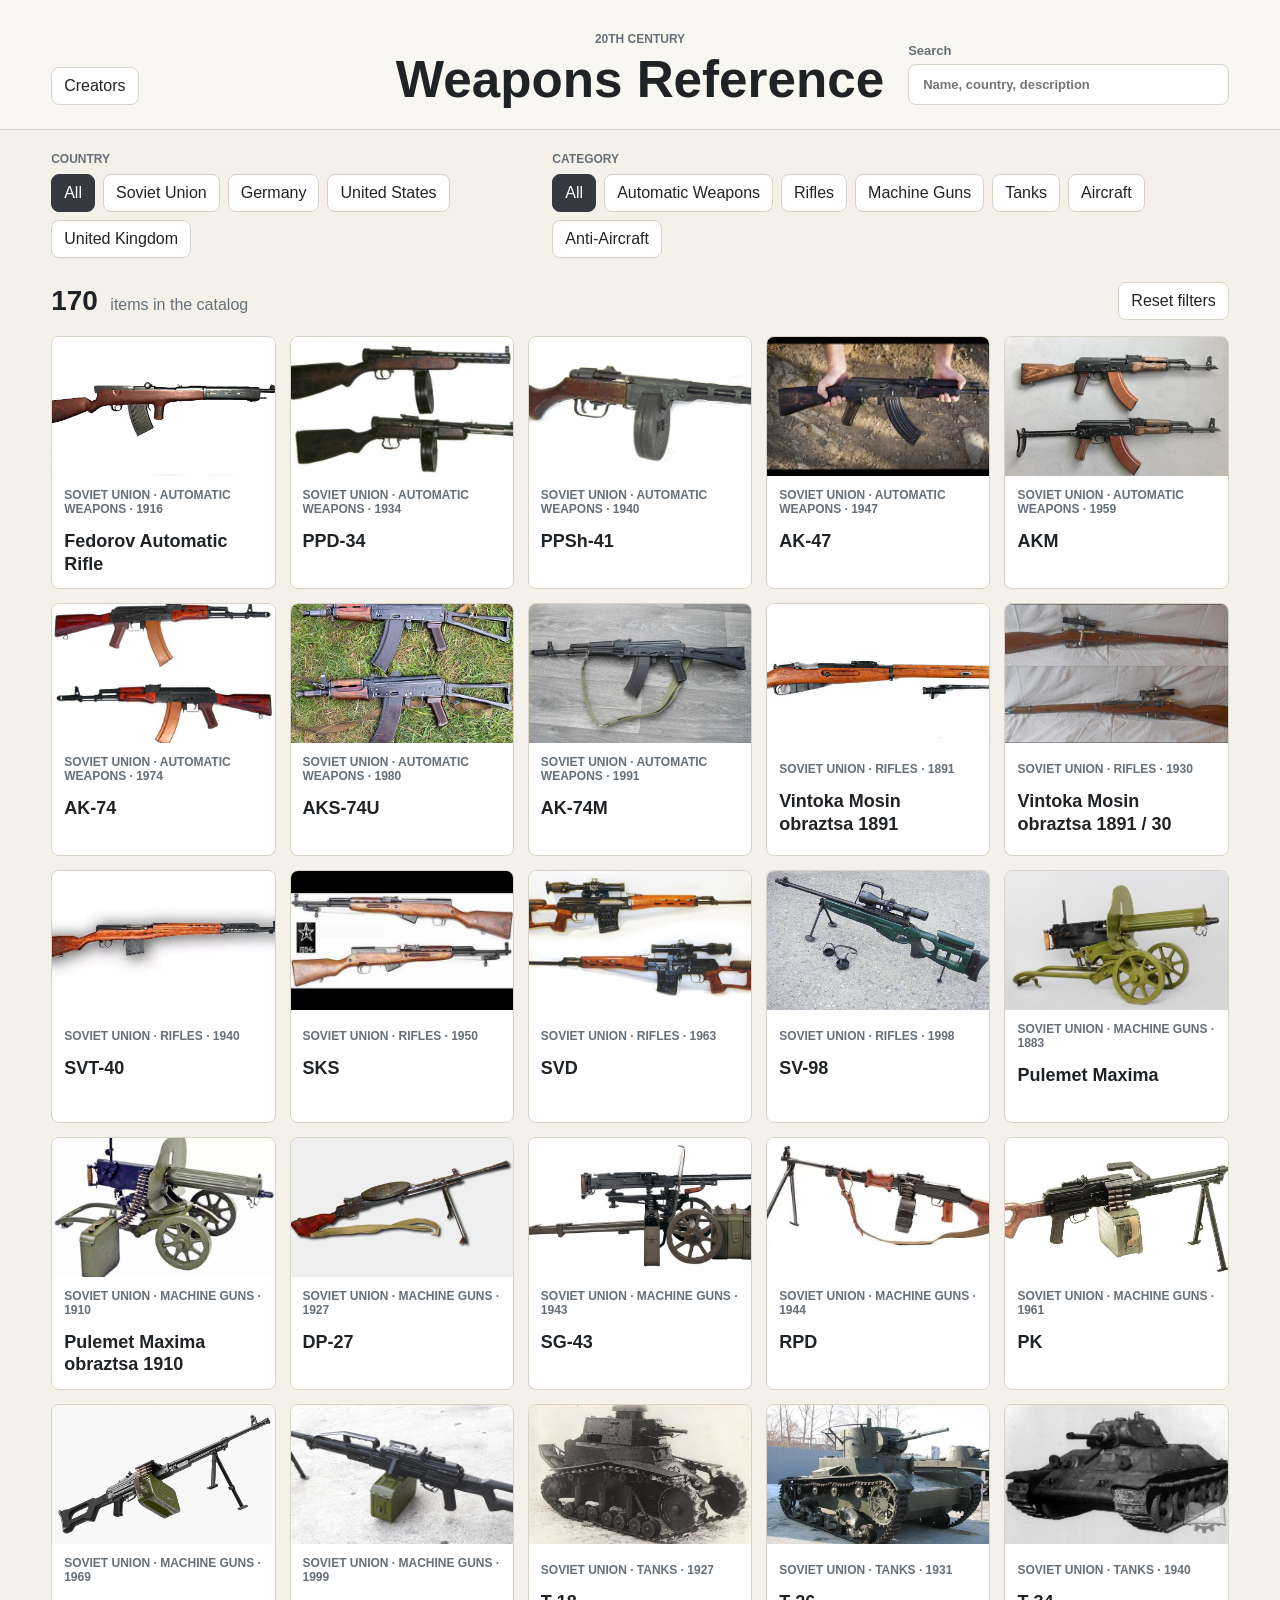
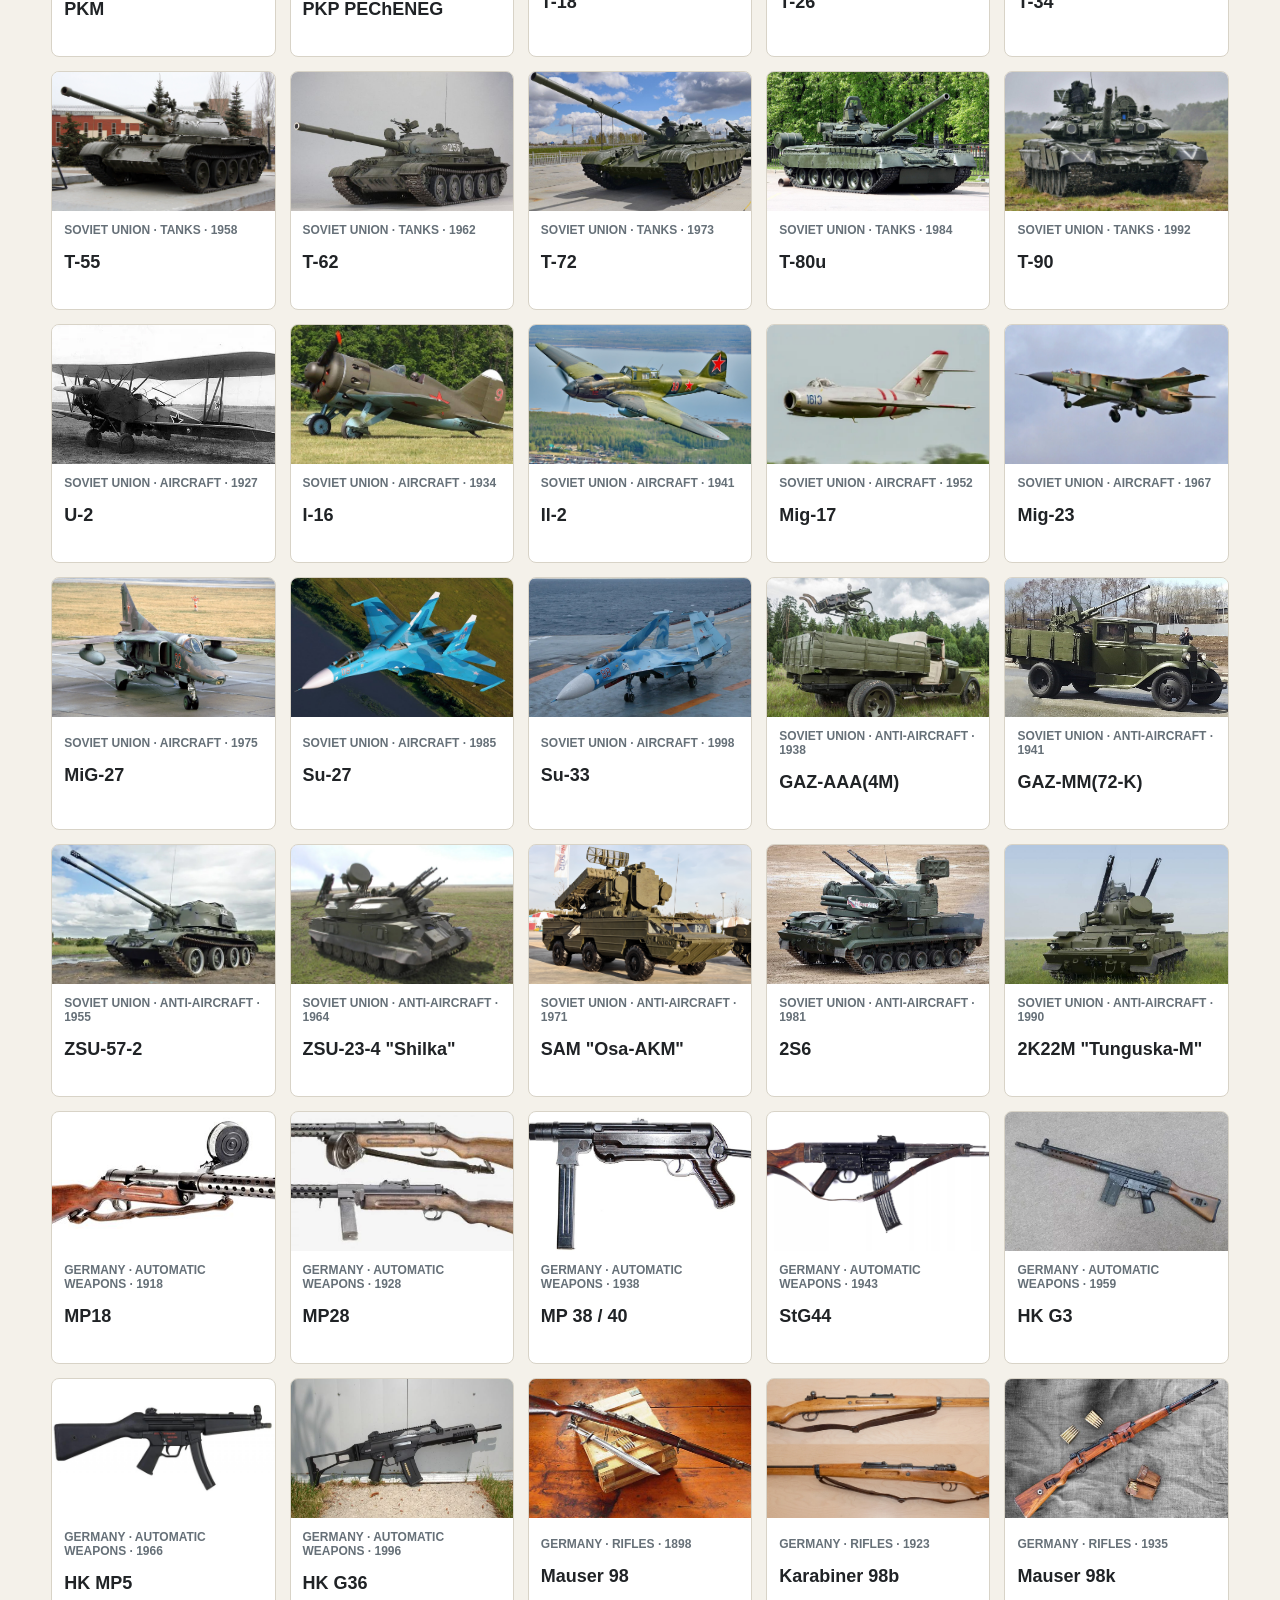
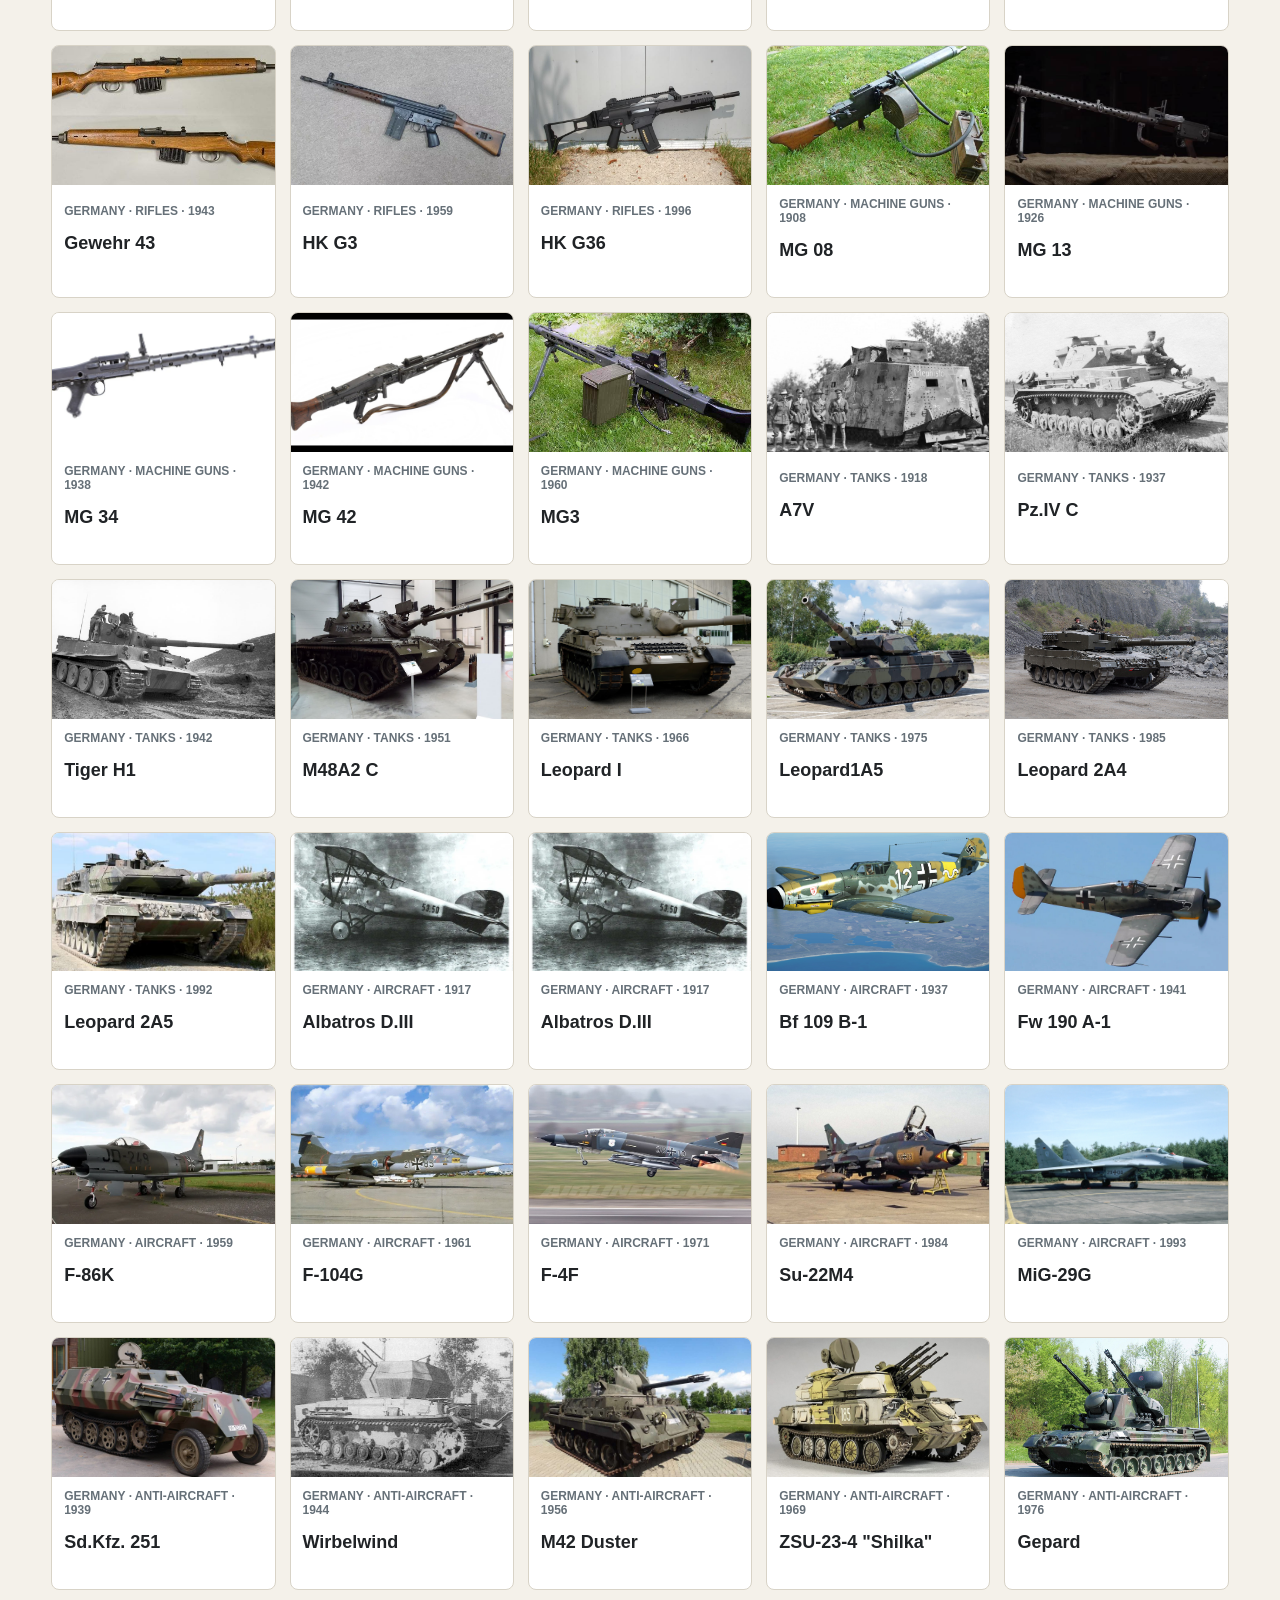
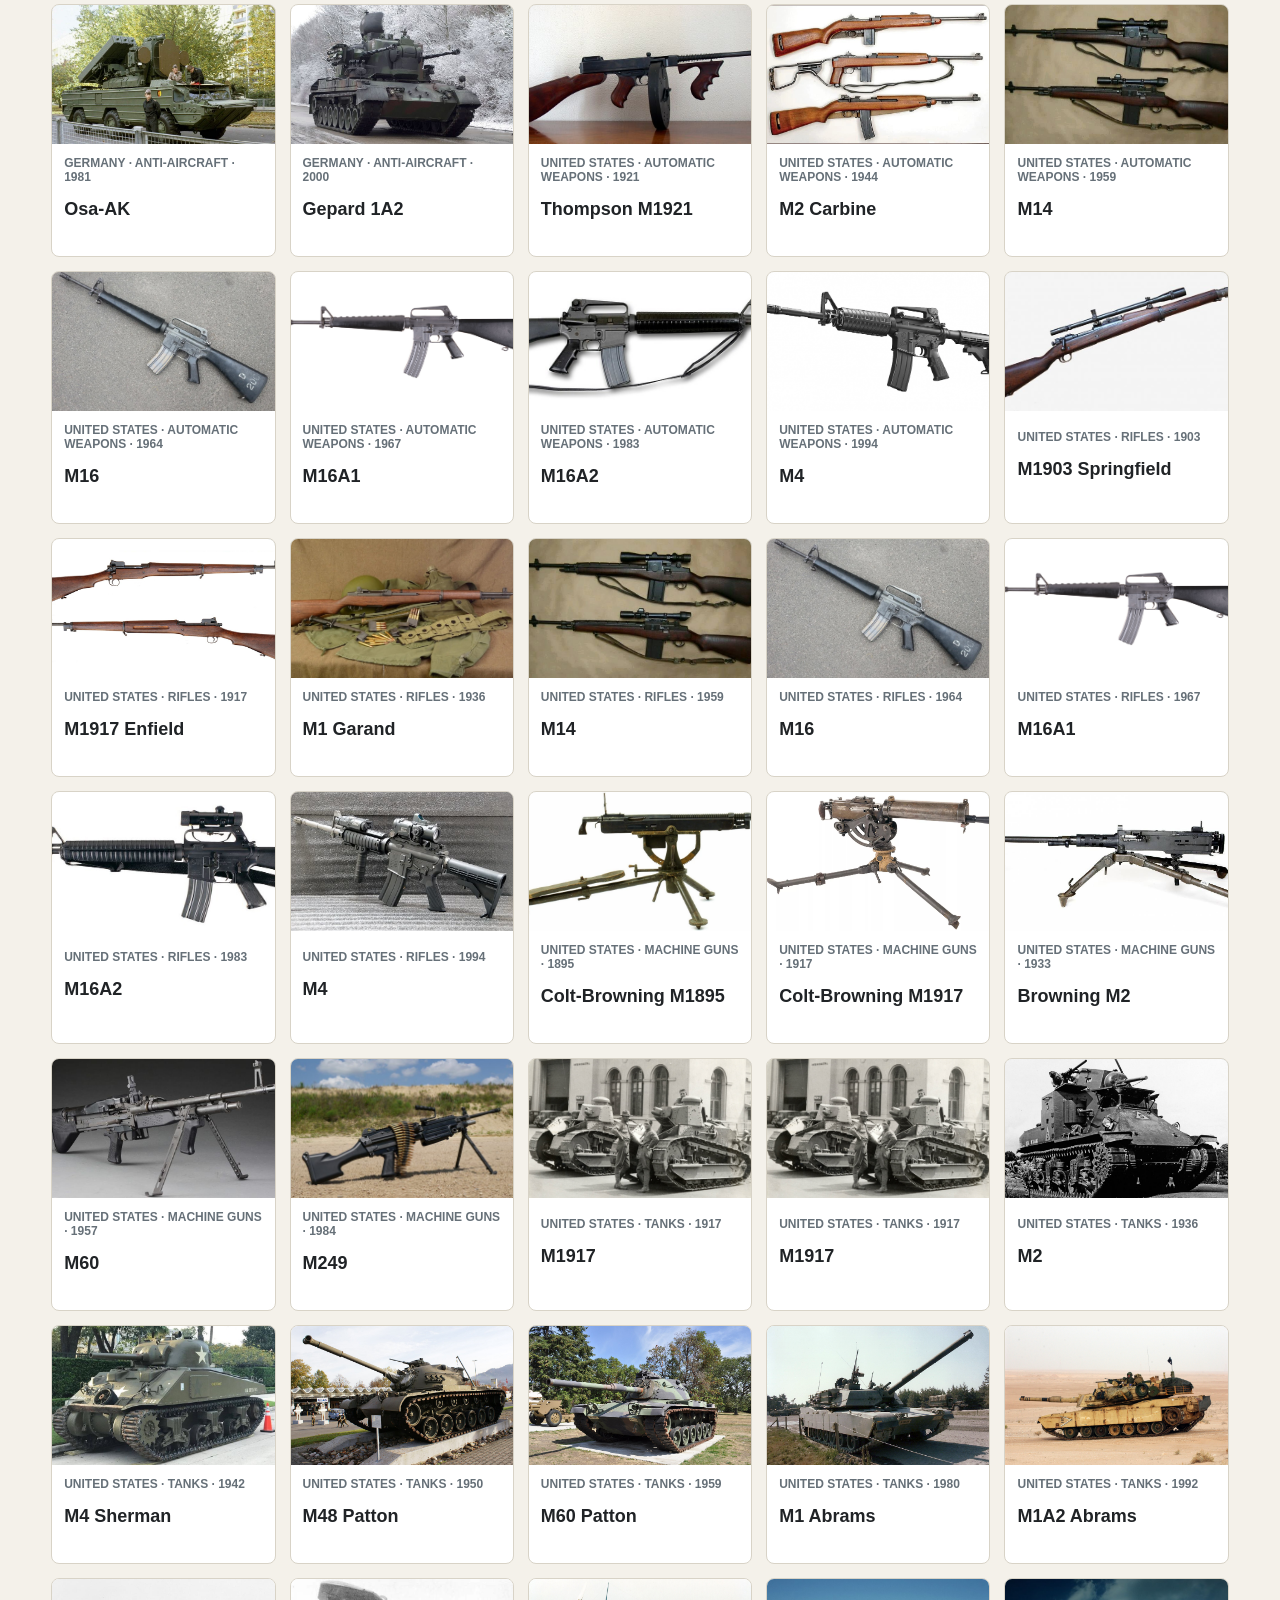
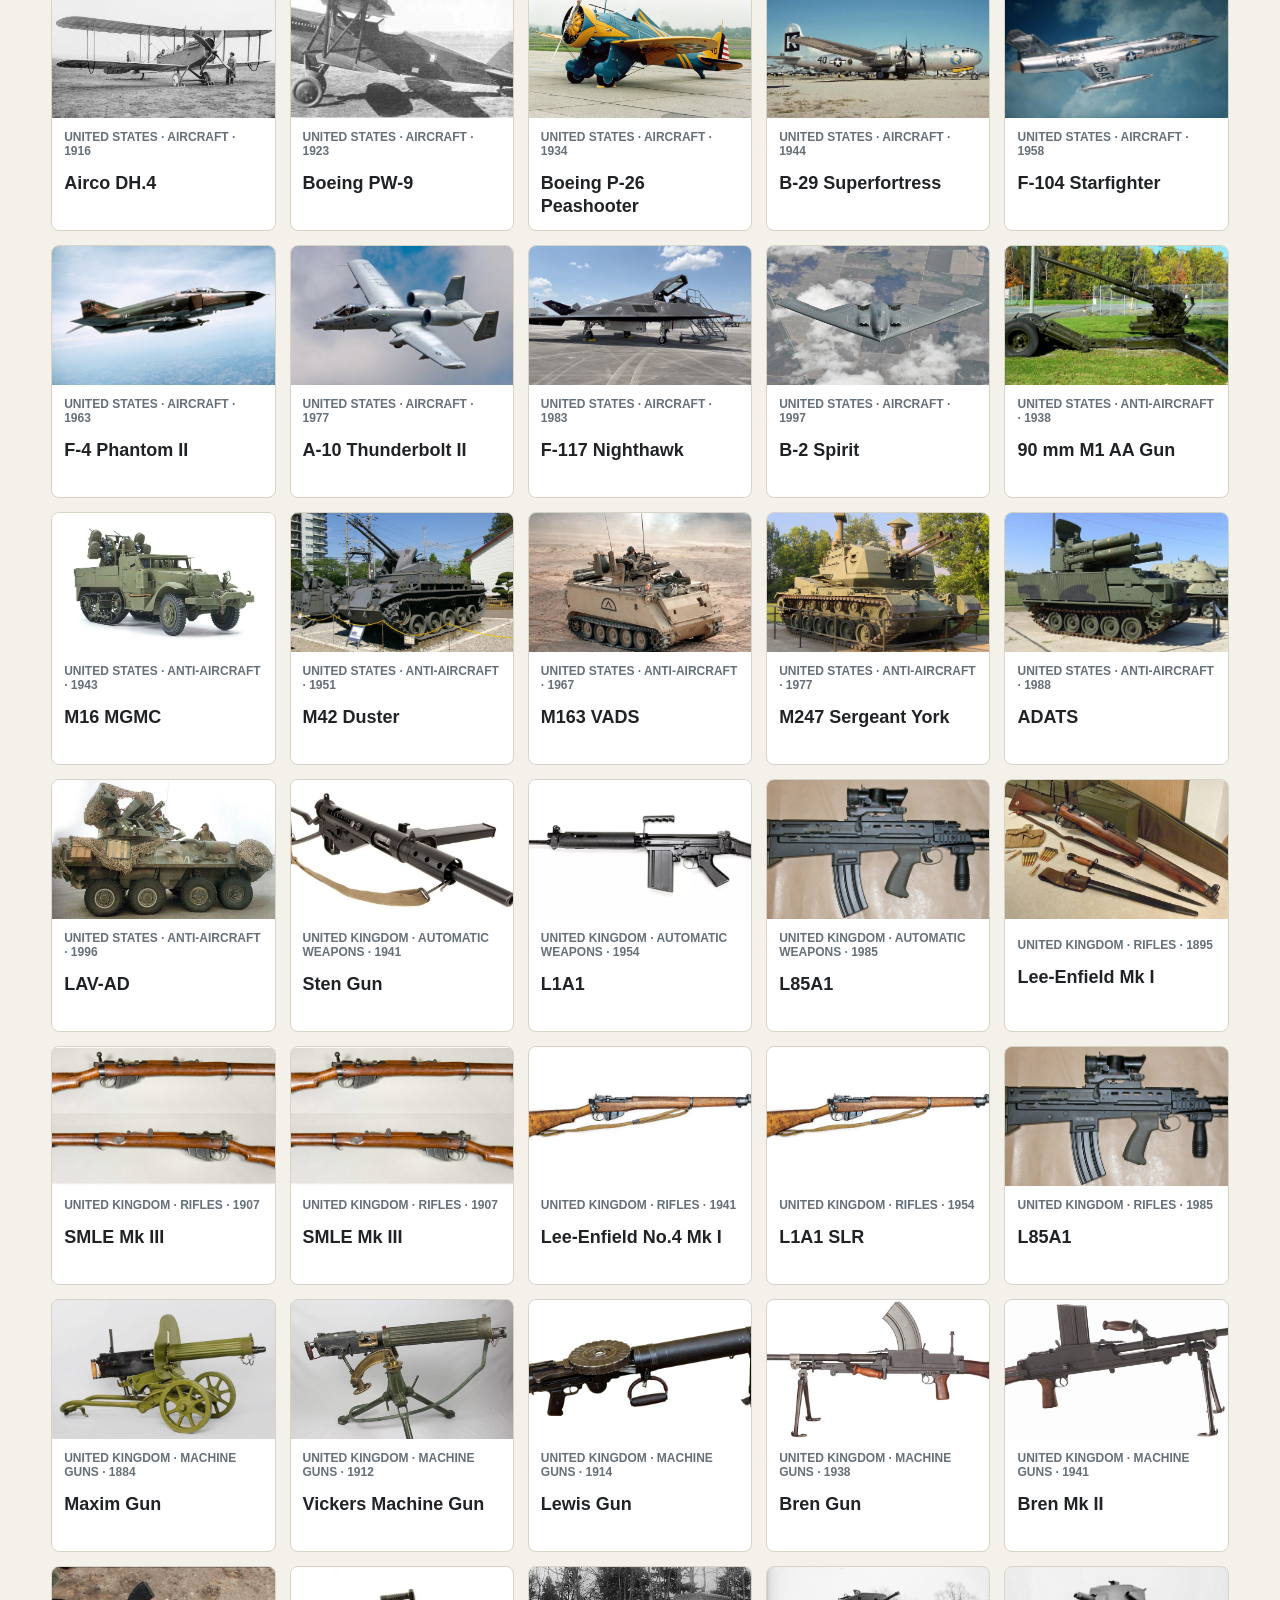
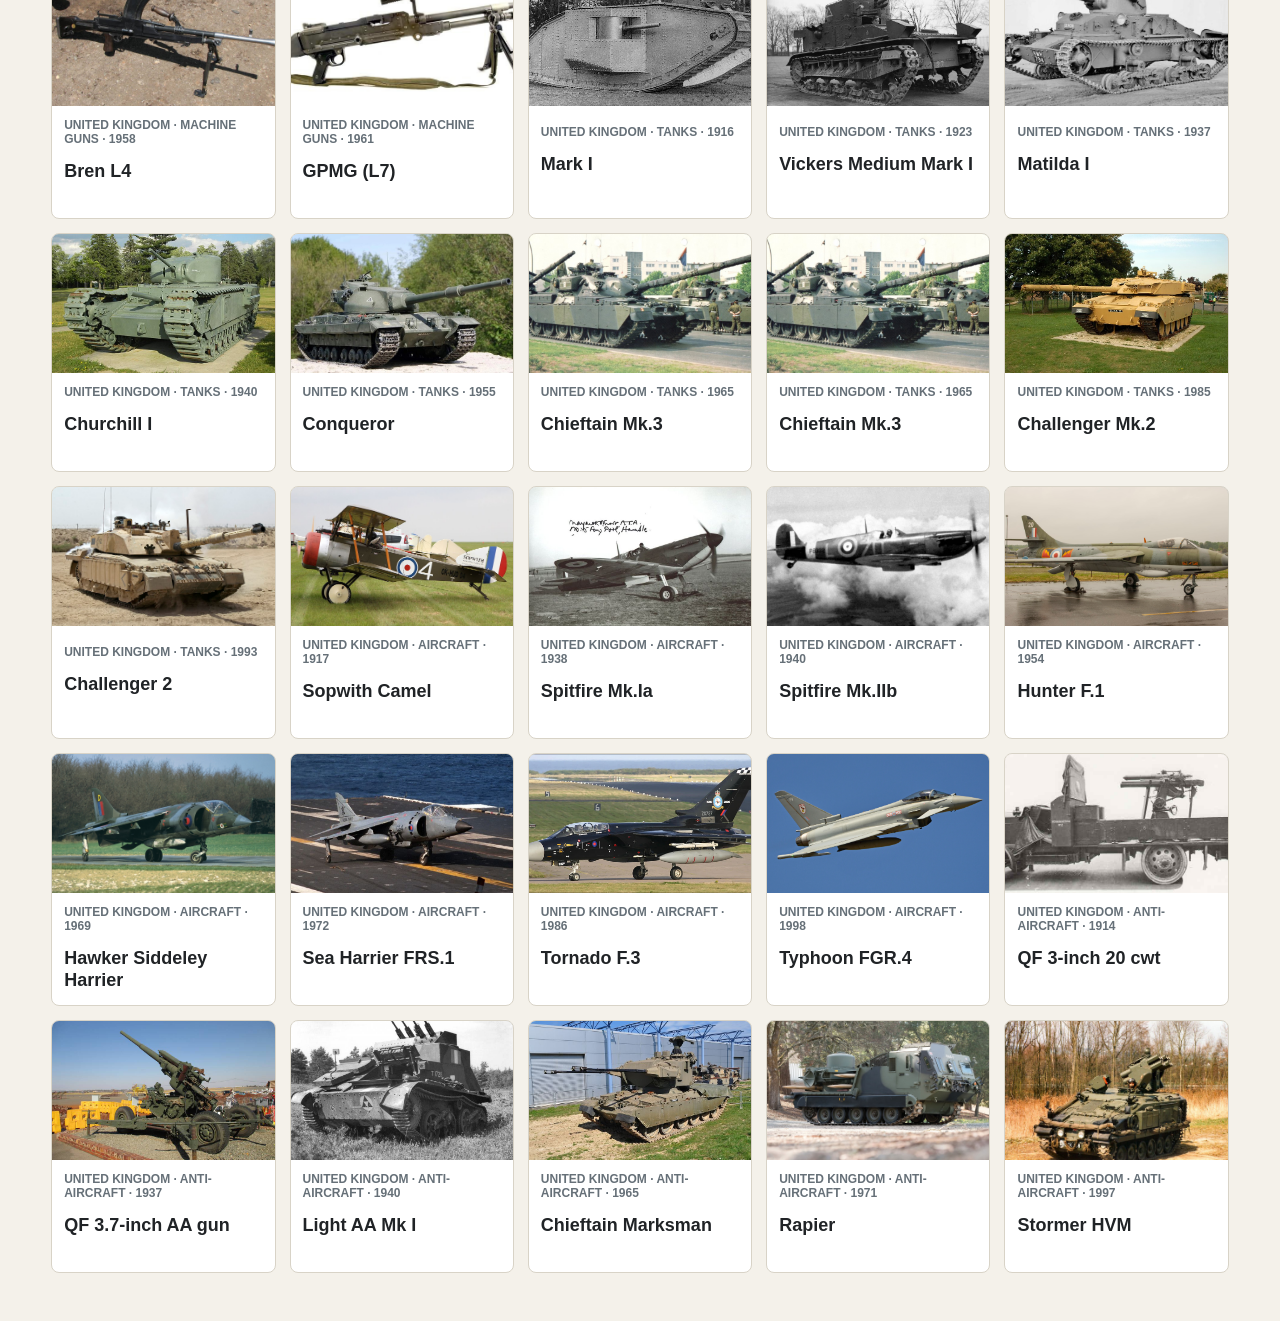
==== docs/index.html @ afe1f968 "add" ====
<!doctype html>
<html lang="en">
<head>
  <meta charset="utf-8">
  <meta name="viewport" content="width=device-width, initial-scale=1">
  <title>Weapons Guid</title>
  <link rel="stylesheet" href="styles.css">
</head>
<body>
  <header class="app-header">
    <div class="header-info">
      <button id="creatorsButton" class="info-button" type="button">Creators</button>
    </div>
    <div class="header-title">
      <p class="eyebrow">20th century</p>
      <h1>Weapons Reference</h1>
    </div>
    <label class="search">
      <span>Search</span>
      <input id="searchInput" type="search" placeholder="Name, country, description">
    </label>
  </header>

  <main>
    <section class="toolbar" aria-label="Filters">
      <div>
        <p class="filter-title">Country</p>
        <div id="countryFilters" class="segmented"></div>
      </div>
      <div>
        <p class="filter-title">Category</p>
        <div id="categoryFilters" class="segmented"></div>
      </div>
    </section>

    <section class="summary">
      <div>
        <strong id="itemCount">0</strong>
        <span>items in the catalog</span>
      </div>
      <button id="resetFilters" type="button">Reset filters</button>
    </section>

    <section id="catalogGrid" class="catalog-grid" aria-live="polite"></section>
  </main>

  <dialog id="itemDialog" class="item-dialog">
    <button id="closeDialog" class="close-button" type="button" aria-label="Close">×</button>
    <div class="dialog-layout">
      <img id="dialogImage" alt="">
      <div class="dialog-content">
        <p id="dialogMeta" class="eyebrow"></p>
        <h2 id="dialogTitle"></h2>
        <dl id="dialogSpecs"></dl>
        <p id="dialogDescription"></p>
      </div>
    </div>
  </dialog>

  <dialog id="creatorsDialog" class="info-dialog">
    <button id="closeCreatorsDialog" class="close-button" type="button" aria-label="Close">×</button>
    <div class="info-dialog-content">
      <p class="eyebrow">Information</p>
      <h2>Info</h2>
      <p><strong>Kochurov Sergey</strong> - backend.</p>
      <p><strong>Suslin Akim</strong> - test + data collect.</p>
      <p><strong>Kuznetcov Kirill</strong> - team lead.</p>
      <p><strong>Bodorin Gregory</strong> - frontend.</p>
      <p class="info-note">Data was collected from open source.</p>
    </div>
  </dialog>

  <template id="cardTemplate">
    <article class="catalog-card">
      <button type="button">
        <div class="image-wrap">
          <img alt="">
        </div>
        <div class="card-body">
          <span class="card-meta"></span>
          <h2></h2>
        </div>
      </button>
    </article>
  </template>

  <script src="app.js" defer></script>
</body>
</html>
---- docs/styles.css ----
:root {
  color-scheme: light;
  --paper: #f4f1ea;
  --panel: #ffffff;
  --ink: #202326;
  --muted: #667078;
  --line: #d8d3c7;
  --olive: #53624a;
  --red: #8a3c35;
  --blue: #2f5f86;
  --steel: #343a40;
  --gold: #c3954a;
  font-family: Inter, "Segoe UI", Arial, sans-serif;
}

* {
  box-sizing: border-box;
}

body {
  margin: 0;
  min-width: 320px;
  background: var(--paper);
  color: var(--ink);
}

button,
input {
  font: inherit;
}

.app-header {
  display: grid;
  grid-template-columns: minmax(180px, 1fr) auto minmax(260px, 1fr);
  align-items: end;
  gap: 24px;
  padding: 32px clamp(16px, 4vw, 56px) 24px;
  background: #f9f7f1;
  border-bottom: 1px solid var(--line);
}

.header-title {
  text-align: center;
}

.header-title .eyebrow {
  margin-bottom: 8px;
}

.header-info {
  display: flex;
  align-items: end;
}

.info-button {
  min-height: 38px;
  border: 1px solid var(--line);
  border-radius: 8px;
  background: var(--panel);
  color: var(--ink);
  padding: 8px 12px;
  cursor: pointer;
}

.info-button:hover {
  border-color: var(--blue);
  color: var(--blue);
}

.eyebrow,
.filter-title,
.card-meta {
  margin: 0 0 8px;
  color: var(--muted);
  font-size: 12px;
  font-weight: 700;
  letter-spacing: 0;
  text-transform: uppercase;
}

h1 {
  margin: 0;
  font-size: clamp(30px, 4vw, 54px);
  line-height: 1;
}

main {
  padding: 22px clamp(16px, 4vw, 56px) 48px;
}

.search {
  display: grid;
  gap: 6px;
  min-width: min(360px, 100%);
  justify-self: end;
  color: var(--muted);
  font-size: 13px;
  font-weight: 700;
}

.search input {
  width: 100%;
  border: 1px solid var(--line);
  border-radius: 8px;
  background: var(--panel);
  color: var(--ink);
  padding: 12px 14px;
  outline: none;
}

.search input:focus {
  border-color: var(--blue);
  box-shadow: 0 0 0 3px rgb(47 95 134 / 15%);
}

.toolbar {
  display: grid;
  grid-template-columns: minmax(0, 1fr) minmax(0, 1.4fr);
  gap: 18px;
  align-items: start;
}

.segmented {
  display: flex;
  flex-wrap: wrap;
  gap: 8px;
}

.segmented button,
.summary button {
  min-height: 38px;
  border: 1px solid var(--line);
  border-radius: 8px;
  background: var(--panel);
  color: var(--ink);
  padding: 8px 12px;
  cursor: pointer;
}

.segmented button.active {
  border-color: var(--steel);
  background: var(--steel);
  color: #fff;
}

.summary {
  display: flex;
  align-items: center;
  justify-content: space-between;
  gap: 16px;
  margin: 24px 0 16px;
  color: var(--muted);
}

.summary strong {
  display: inline-block;
  margin-right: 8px;
  color: var(--ink);
  font-size: 28px;
}

.catalog-grid {
  display: grid;
  grid-template-columns: repeat(auto-fill, minmax(220px, 1fr));
  gap: 14px;
}

.catalog-grid.timeline-mode {
  display: block;
}

.timeline-wrap {
  width: 100%;
  overflow: auto;
  border: 1px solid var(--line);
  border-radius: 8px;
  background: var(--panel);
}

.timeline-table {
  width: 100%;
  min-width: 2180px;
  border-collapse: collapse;
}

.timeline-table th,
.timeline-table td {
  width: 9%;
  min-width: 182px;
  border-bottom: 1px solid var(--line);
  border-right: 1px solid var(--line);
  padding: 10px;
  vertical-align: top;
}

.timeline-table th {
  text-align: center;
  vertical-align: middle;
}

.timeline-table th:first-child {
  position: sticky;
  left: 0;
  z-index: 2;
  width: 160px;
  min-width: 208px;
  background: #f9f7f1;
  color: var(--steel);
}

.timeline-table thead th {
  position: sticky;
  top: 0;
  z-index: 3;
  background: #f9f7f1;
  color: var(--muted);
  font-size: 12px;
}

.timeline-table thead th:first-child {
  z-index: 4;
}

.timeline-table tr:last-child th,
.timeline-table tr:last-child td {
  border-bottom: 0;
}

.timeline-table th:last-child,
.timeline-table td:last-child {
  border-right: 0;
}

.timeline-empty {
  background: #faf8f3;
}

.timeline-item {
  display: grid;
  grid-template-columns: 70px minmax(0, 1fr);
  grid-template-rows: auto auto;
  gap: 5px 10px;
  align-items: center;
  width: 100%;
  min-height: 84px;
  margin: 0 0 8px;
  border: 1px solid rgb(47 95 134 / 20%);
  border-left: 4px solid var(--blue);
  border-radius: 6px;
  background: #f5fbff;
  color: var(--ink);
  padding: 8px;
  text-align: left;
  cursor: pointer;
}

.timeline-item:last-child {
  margin-bottom: 0;
}

.timeline-item:hover {
  border-color: var(--blue);
  background: #eaf5fc;
}

.timeline-thumb {
  position: relative;
  display: block;
  grid-row: 1 / 3;
  width: 70px;
  height: 62px;
  overflow: hidden;
  border-radius: 5px;
  background: linear-gradient(135deg, #d8d3c7, #aab2af);
}

.timeline-thumb img {
  display: block;
  width: 100%;
  height: 100%;
  object-fit: cover;
}

.timeline-thumb.missing::after {
  content: "No image";
  position: absolute;
  inset: 0;
  display: grid;
  place-items: center;
  color: #4f555a;
  font-size: 12px;
  font-weight: 700;
  text-align: center;
}

.timeline-name {
  min-width: 0;
  font-weight: 800;
  line-height: 1.2;
  font-size: 15px;
}

.timeline-year {
  color: var(--muted);
  font-size: 13px;
  font-weight: 700;
}

.timeline-carryover {
  display: grid;
  gap: 3px;
  width: 100%;
  min-height: 74px;
  border: 1px dashed #b7b0a3;
  border-radius: 6px;
  background: #fffaf0;
  color: var(--muted);
  padding: 9px;
  text-align: center;
  cursor: pointer;
}

.timeline-carryover span {
  align-self: end;
  font-size: 13px;
  font-weight: 800;
  text-transform: uppercase;
}

.timeline-carryover strong {
  align-self: start;
  color: var(--ink);
  font-size: 14px;
  line-height: 1.25;
}

.timeline-carryover:hover {
  border-color: var(--gold);
  background: #fff4d8;
}

.catalog-card {
  min-width: 0;
  border: 1px solid var(--line);
  border-radius: 8px;
  background: var(--panel);
  overflow: hidden;
}

.catalog-card button {
  display: grid;
  width: 100%;
  height: 100%;
  border: 0;
  background: transparent;
  color: inherit;
  padding: 0;
  text-align: left;
  cursor: pointer;
}

.image-wrap {
  position: relative;
  aspect-ratio: 16 / 10;
  background: linear-gradient(135deg, #d8d3c7, #aab2af);
  overflow: hidden;
}

.image-wrap img {
  display: block;
  width: 100%;
  height: 100%;
  object-fit: cover;
}

.image-wrap.missing::after {
  content: "No image";
  position: absolute;
  inset: 0;
  display: grid;
  place-items: center;
  color: #4f555a;
  font-size: 13px;
  font-weight: 700;
}

.card-body {
  display: grid;
  gap: 6px;
  padding: 12px;
}

.card-body h2 {
  margin: 0;
  min-height: 46px;
  font-size: 18px;
  line-height: 1.25;
}

.item-dialog {
  width: min(980px, calc(100vw - 28px));
  max-height: calc(100vh - 28px);
  border: 1px solid var(--line);
  border-radius: 8px;
  padding: 0;
  color: var(--ink);
}

.item-dialog::backdrop {
  background: rgb(20 22 25 / 55%);
}

.info-dialog {
  width: min(520px, calc(100vw - 28px));
  border: 1px solid var(--line);
  border-radius: 8px;
  padding: 0;
  color: var(--ink);
}

.info-dialog::backdrop {
  background: rgb(20 22 25 / 55%);
}

.info-dialog-content {
  padding: 28px;
}

.info-dialog-content h2 {
  margin: 0 0 18px;
  font-size: 32px;
  line-height: 1.1;
}

.info-dialog-content p {
  margin: 0 0 12px;
  line-height: 1.5;
}

.info-note {
  color: var(--muted);
}

.dialog-layout {
  display: grid;
  grid-template-columns: minmax(420px, 58%) minmax(0, 1fr);
}

.dialog-layout img {
  width: 100%;
  height: 100%;
  min-height: 420px;
  object-fit: contain;
  background: #111315;
}

.dialog-content {
  overflow: auto;
  max-height: calc(100vh - 28px);
  padding: 28px;
}

.dialog-content h2 {
  margin: 0 0 18px;
  font-size: 34px;
  line-height: 1.05;
}

.dialog-content dl {
  display: grid;
  grid-template-columns: minmax(120px, 180px) minmax(0, 1fr);
  gap: 10px 14px;
  margin: 0 0 20px;
}

.dialog-content dt {
  color: var(--muted);
  font-weight: 700;
}

.dialog-content dd {
  margin: 0;
  white-space: pre-line;
}

#dialogDescription {
  margin: 0;
  color: #343a40;
  line-height: 1.55;
  white-space: pre-line;
}

.close-button {
  position: absolute;
  top: 10px;
  right: 10px;
  z-index: 2;
  width: 36px;
  height: 36px;
  border: 1px solid rgb(255 255 255 / 60%);
  border-radius: 50%;
  background: rgb(32 35 38 / 82%);
  color: #fff;
  font-size: 24px;
  line-height: 1;
  cursor: pointer;
}

.empty-state {
  grid-column: 1 / -1;
  padding: 36px;
  border: 1px dashed var(--line);
  border-radius: 8px;
  background: rgb(255 255 255 / 45%);
  color: var(--muted);
  text-align: center;
}

@media (max-width: 820px) {
  .summary {
    align-items: stretch;
    flex-direction: column;
  }

  .app-header {
    grid-template-columns: 1fr;
    align-items: stretch;
  }

  .header-info,
  .search {
    justify-self: stretch;
  }

  .header-info {
    justify-content: center;
    order: 2;
  }

  .header-title {
    order: 1;
  }

  .search {
    order: 3;
  }

  .toolbar {
    grid-template-columns: 1fr;
  }

  .dialog-layout {
    grid-template-columns: 1fr;
  }

  .dialog-layout img {
    min-height: 240px;
    max-height: 42vh;
  }

  .dialog-content dl {
    grid-template-columns: 1fr;
  }
}
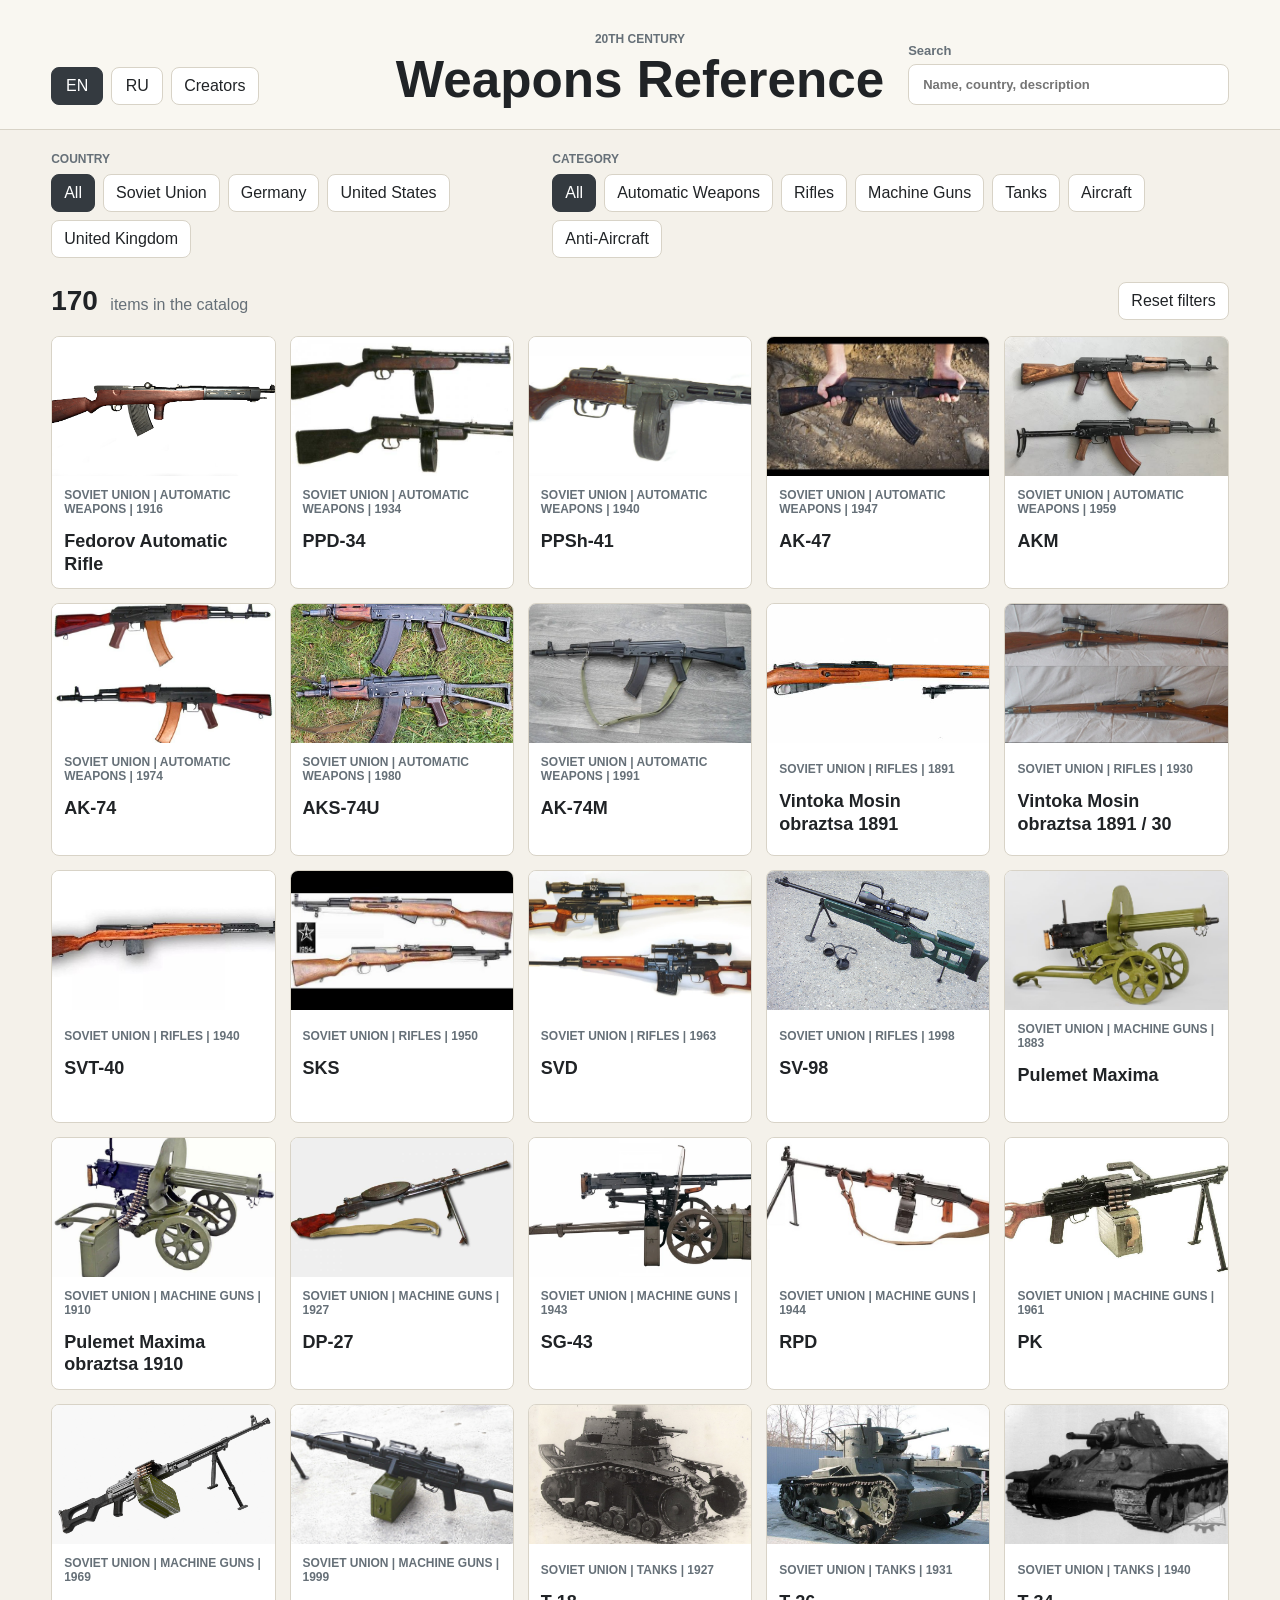
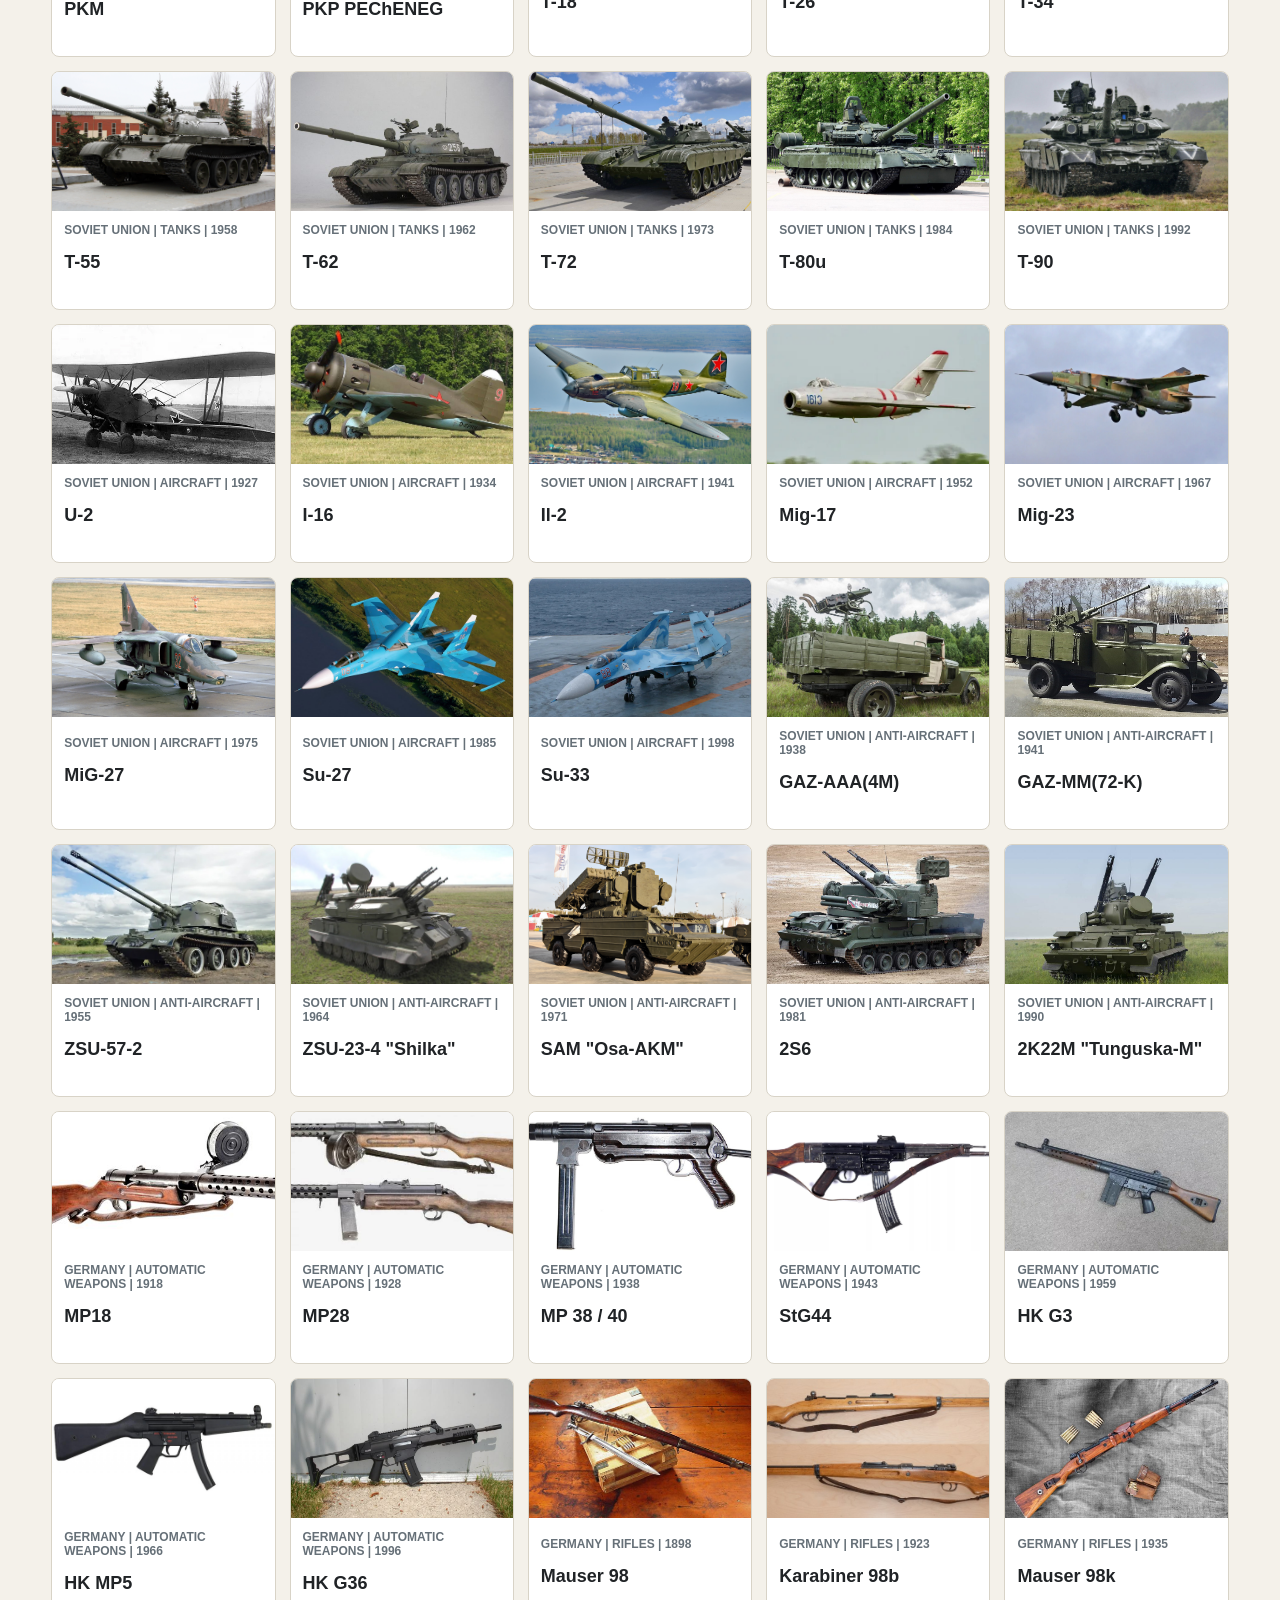
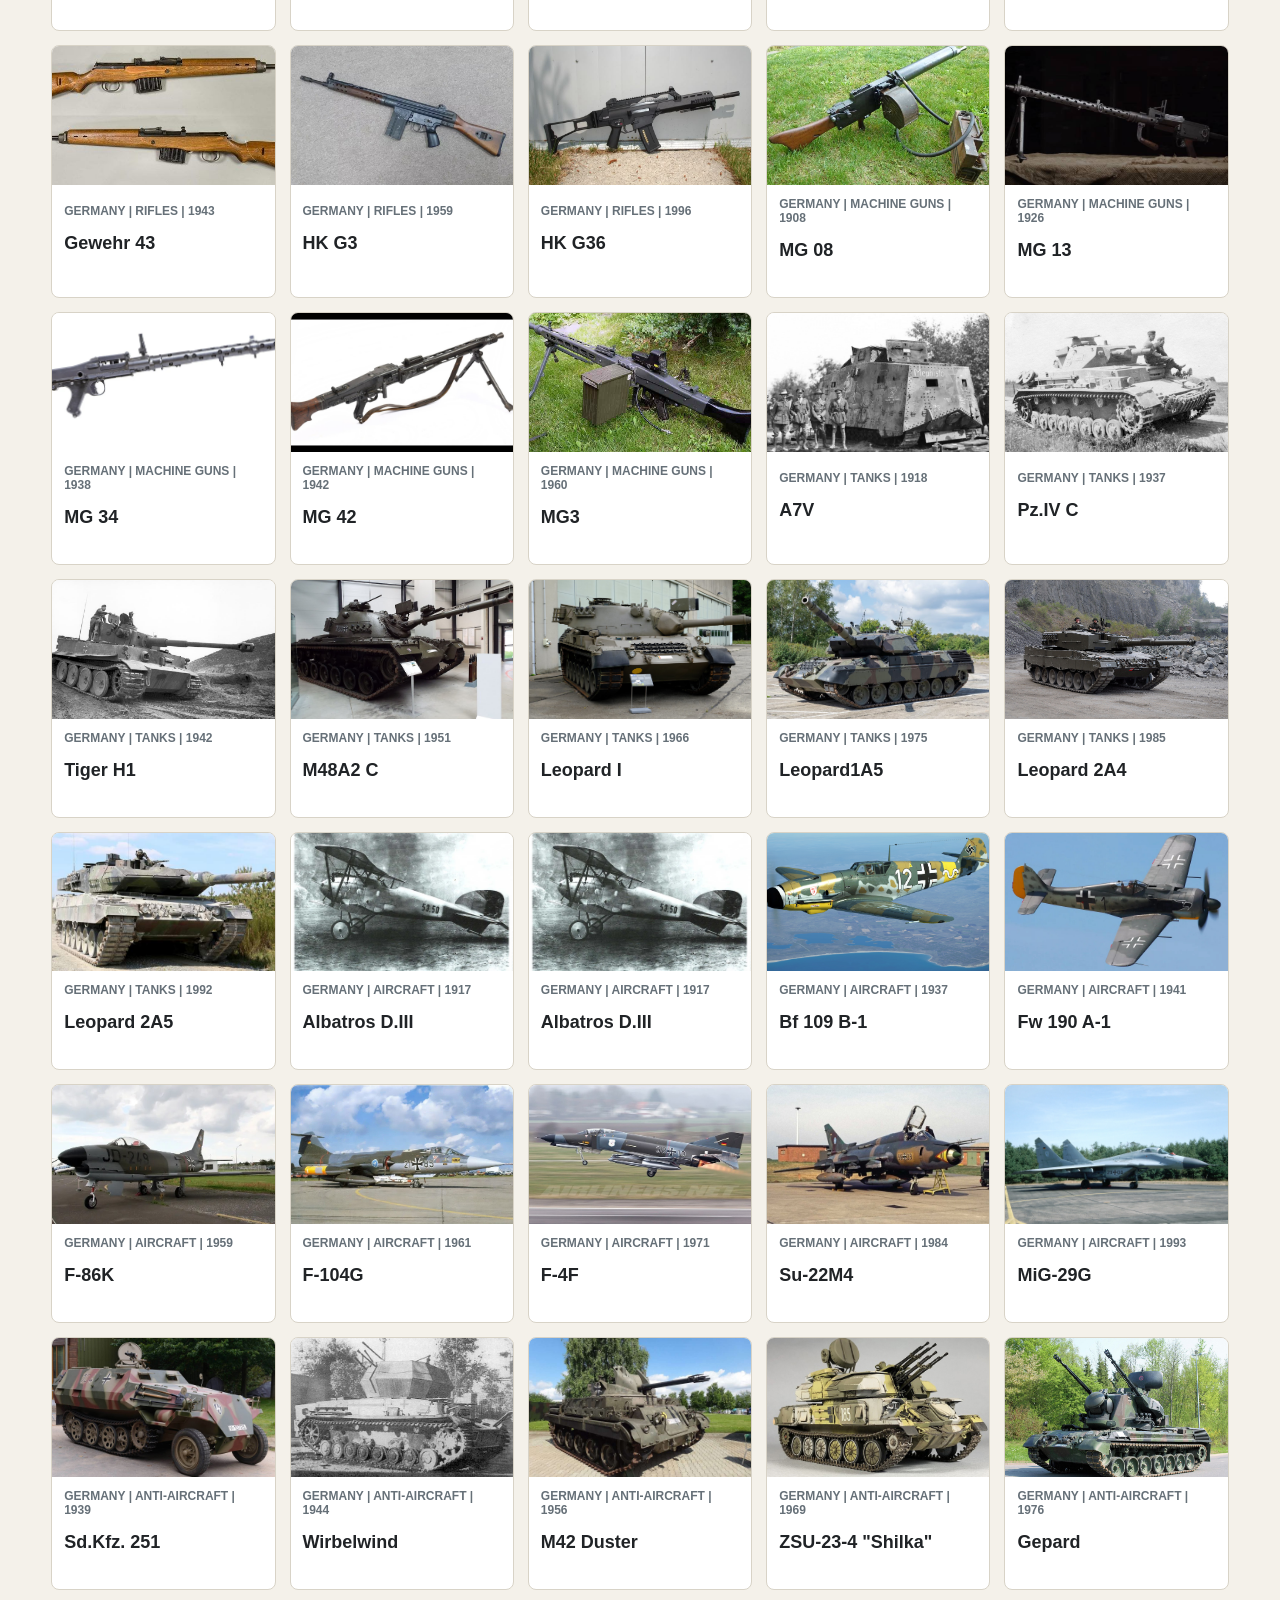
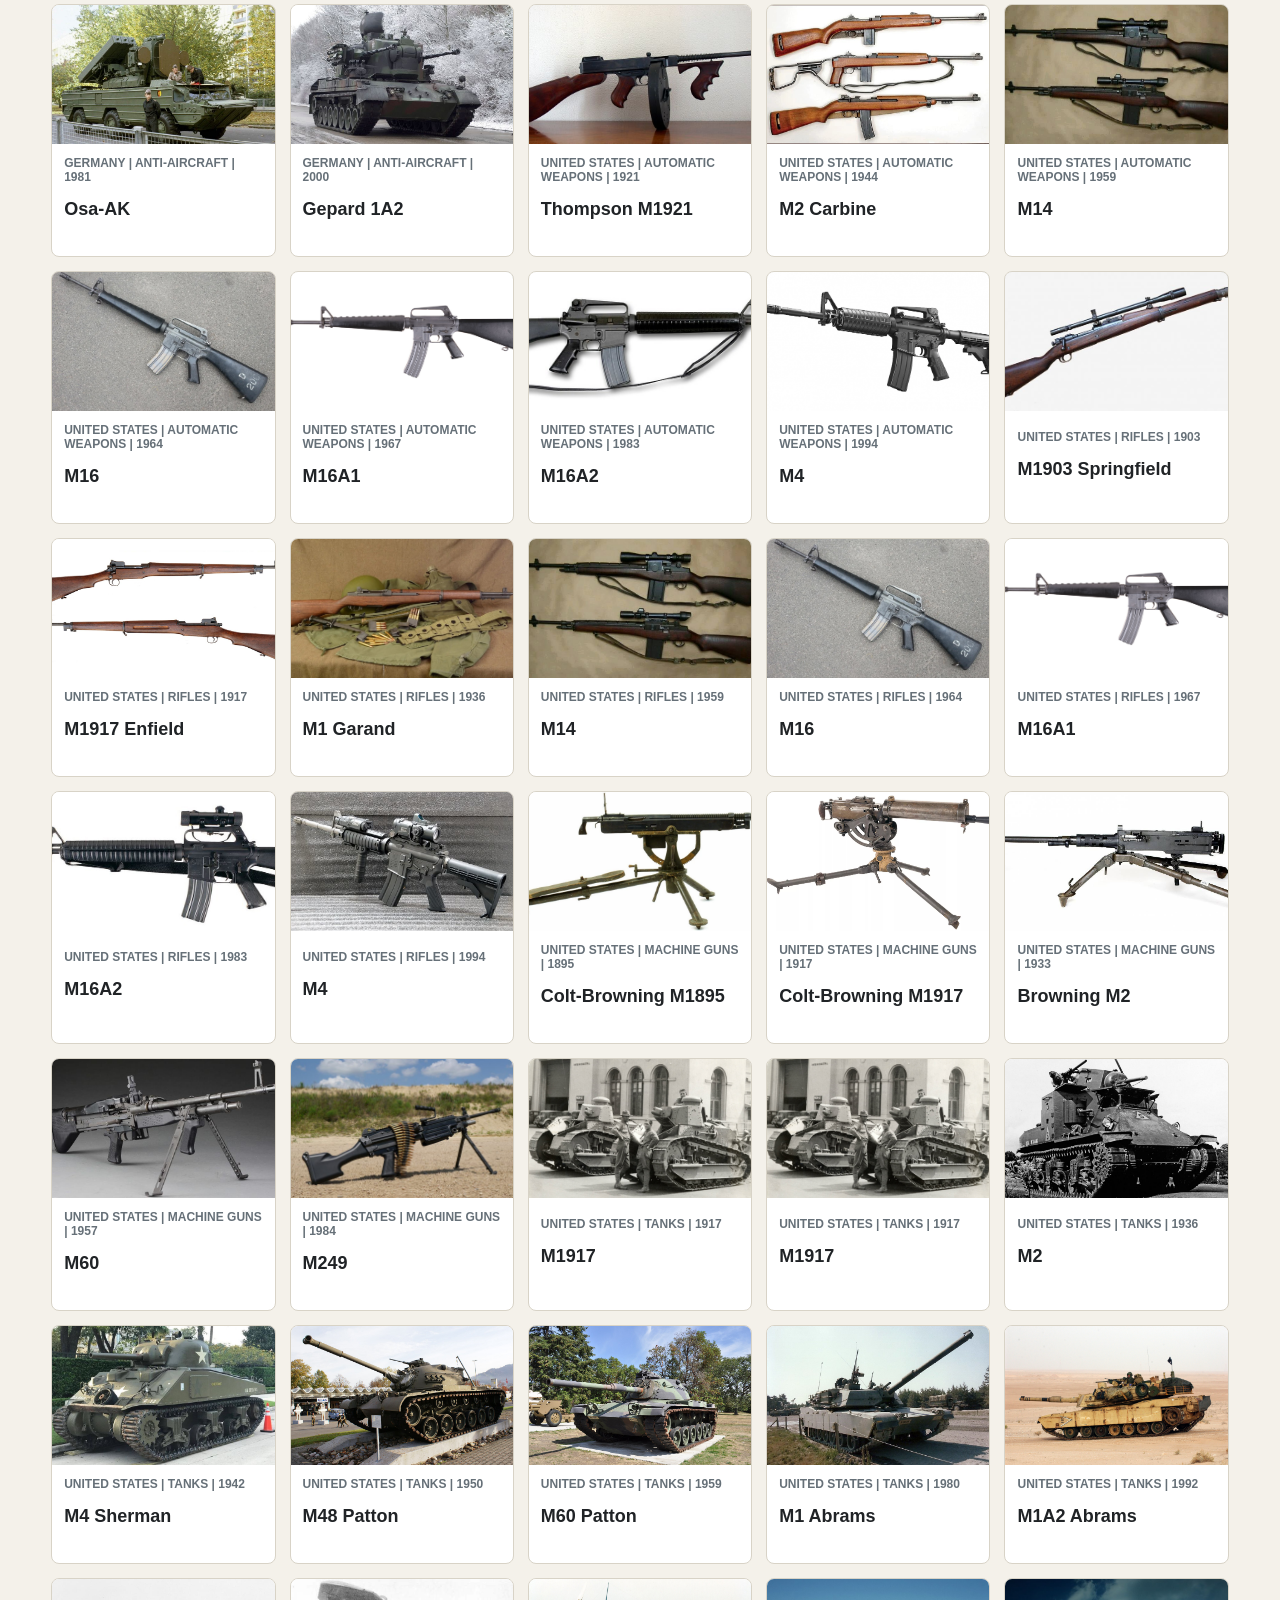
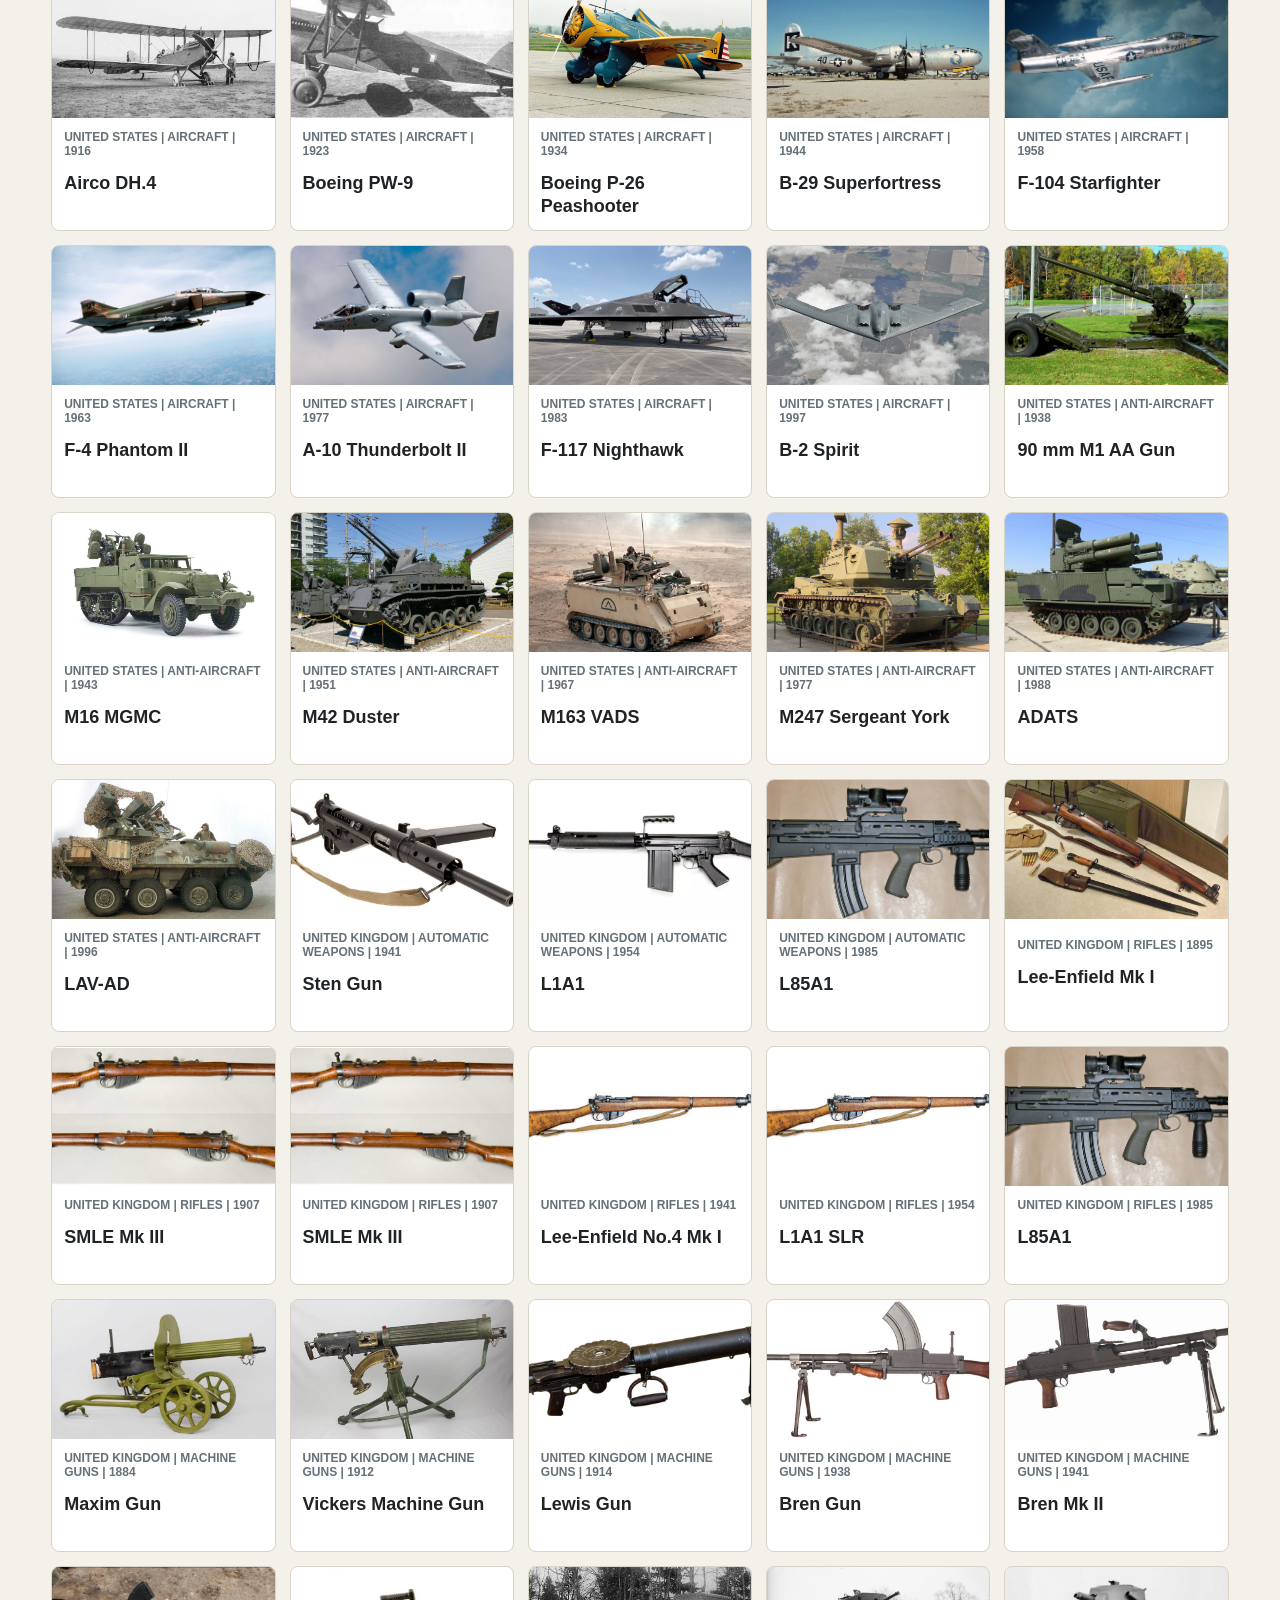
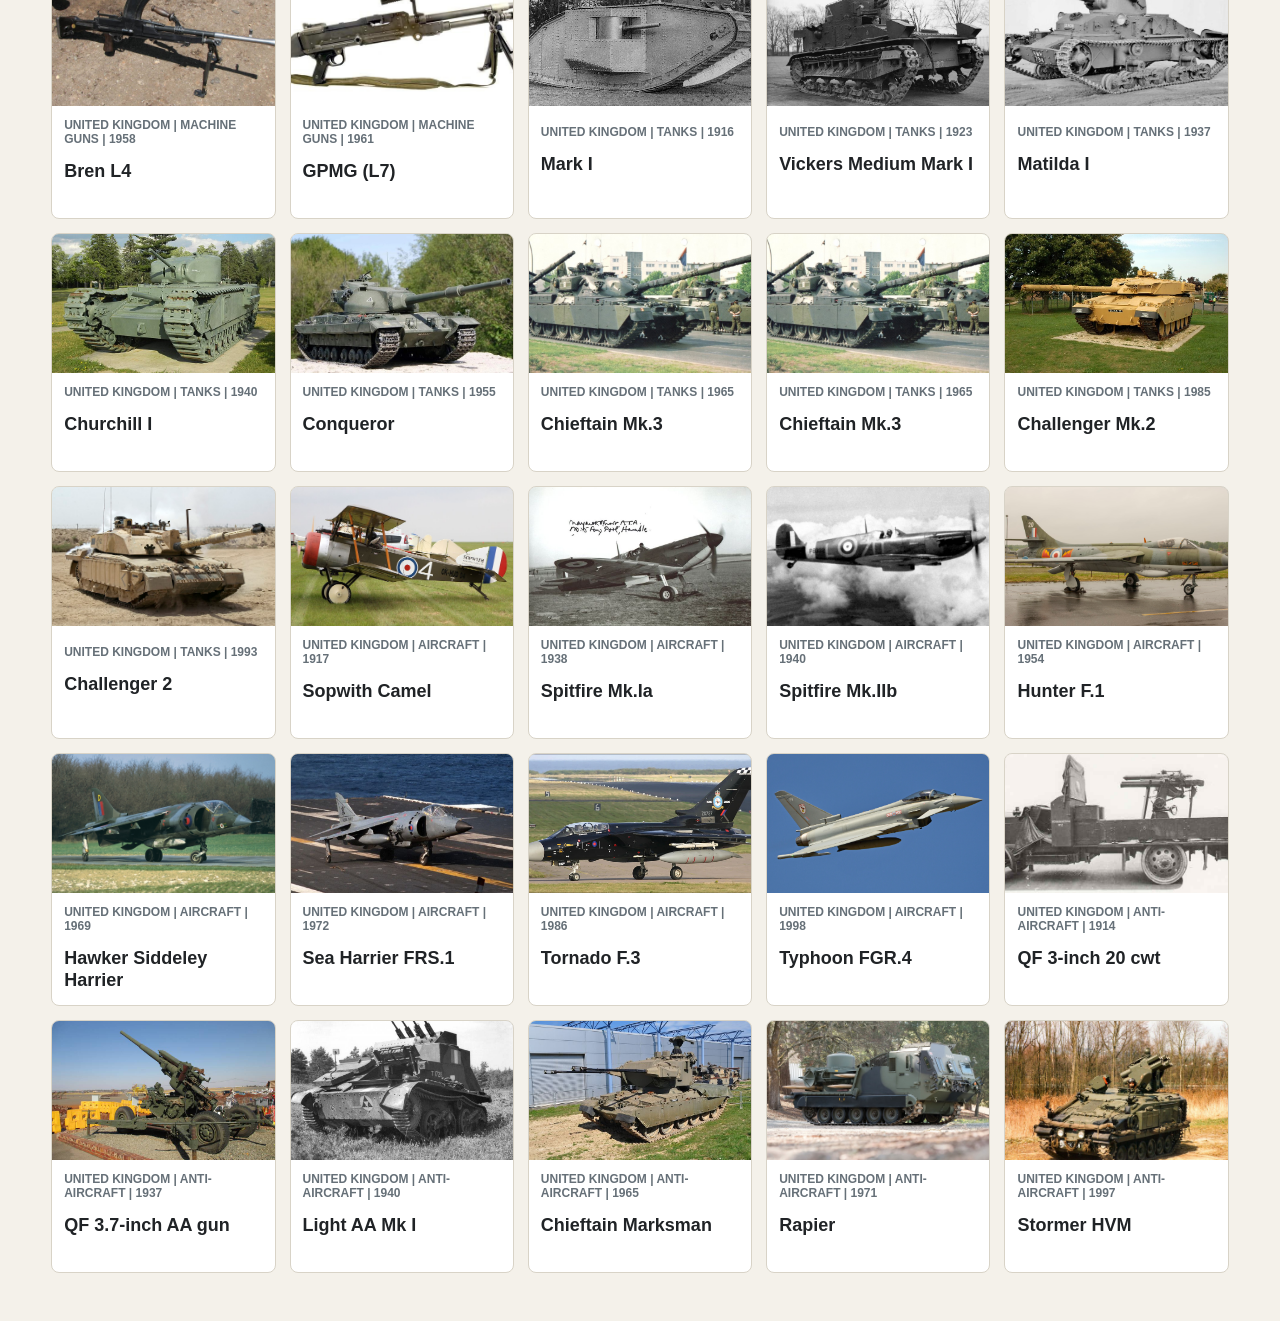
==== commit 04211fae: "fix sizes + create 'en' button" ====
--- a/docs/index.html
+++ b/docs/index.html
@@ -4,19 +4,23 @@
   <meta charset="utf-8">
   <meta name="viewport" content="width=device-width, initial-scale=1">
   <title>Weapons Guid</title>
-  <link rel="stylesheet" href="styles.css">
+  <link rel="stylesheet" href="styles.css?v=lang-20260427">
 </head>
 <body>
   <header class="app-header">
     <div class="header-info">
+      <div id="languageSwitch" class="segmented language-switch" aria-label="Language">
+        <button type="button" data-language="en">EN</button>
+        <button type="button" data-language="ru">RU</button>
+      </div>
       <button id="creatorsButton" class="info-button" type="button">Creators</button>
     </div>
     <div class="header-title">
-      <p class="eyebrow">20th century</p>
-      <h1>Weapons Reference</h1>
+      <p id="heroEyebrow" class="eyebrow">20th century</p>
+      <h1 id="heroTitle">Weapons Reference</h1>
     </div>
     <label class="search">
-      <span>Search</span>
+      <span id="searchLabel">Search</span>
       <input id="searchInput" type="search" placeholder="Name, country, description">
     </label>
   </header>
@@ -24,11 +28,11 @@
   <main>
     <section class="toolbar" aria-label="Filters">
       <div>
-        <p class="filter-title">Country</p>
+        <p id="countryTitle" class="filter-title">Country</p>
         <div id="countryFilters" class="segmented"></div>
       </div>
       <div>
-        <p class="filter-title">Category</p>
+        <p id="categoryTitle" class="filter-title">Category</p>
         <div id="categoryFilters" class="segmented"></div>
       </div>
     </section>
@@ -36,7 +40,7 @@
     <section class="summary">
       <div>
         <strong id="itemCount">0</strong>
-        <span>items in the catalog</span>
+        <span id="itemCountLabel">items in the catalog</span>
       </div>
       <button id="resetFilters" type="button">Reset filters</button>
     </section>
@@ -45,7 +49,7 @@
   </main>
 
   <dialog id="itemDialog" class="item-dialog">
-    <button id="closeDialog" class="close-button" type="button" aria-label="Close">×</button>
+    <button id="closeDialog" class="close-button" type="button" aria-label="Close">x</button>
     <div class="dialog-layout">
       <img id="dialogImage" alt="">
       <div class="dialog-content">
@@ -58,15 +62,15 @@
   </dialog>
 
   <dialog id="creatorsDialog" class="info-dialog">
-    <button id="closeCreatorsDialog" class="close-button" type="button" aria-label="Close">×</button>
+    <button id="closeCreatorsDialog" class="close-button" type="button" aria-label="Close">x</button>
     <div class="info-dialog-content">
-      <p class="eyebrow">Information</p>
-      <h2>Info</h2>
-      <p><strong>Kochurov Sergey</strong> - backend.</p>
-      <p><strong>Suslin Akim</strong> - test + data collect.</p>
-      <p><strong>Kuznetcov Kirill</strong> - team lead.</p>
-      <p><strong>Bodorin Gregory</strong> - frontend.</p>
-      <p class="info-note">Data was collected from open source.</p>
+      <p id="creatorsEyebrow" class="eyebrow">Information</p>
+      <h2 id="creatorsTitle">Info</h2>
+      <p id="creatorLine1"><strong>Kochurov Sergey</strong> - backend.</p>
+      <p id="creatorLine2"><strong>Suslin Akim</strong> - test + data collect.</p>
+      <p id="creatorLine3"><strong>Kuznetcov Kirill</strong> - team lead.</p>
+      <p id="creatorLine4"><strong>Bodorin Gregory</strong> - frontend.</p>
+      <p id="creatorsNote" class="info-note">Data was collected from open source.</p>
     </div>
   </dialog>
 
@@ -84,6 +88,6 @@
     </article>
   </template>
 
-  <script src="app.js" defer></script>
+  <script src="app.js?v=lang-20260427" defer></script>
 </body>
 </html>
--- a/docs/styles.css
+++ b/docs/styles.css
@@ -49,7 +49,13 @@
 
 .header-info {
   display: flex;
+  flex-wrap: wrap;
   align-items: end;
+  gap: 8px;
+}
+
+.language-switch button {
+  min-width: 52px;
 }
 
 .info-button {
@@ -282,7 +288,7 @@
 }
 
 .timeline-thumb.missing::after {
-  content: "No image";
+  content: attr(data-empty-label);
   position: absolute;
   inset: 0;
   display: grid;
@@ -374,7 +380,7 @@
 }
 
 .image-wrap.missing::after {
-  content: "No image";
+  content: attr(data-empty-label);
   position: absolute;
   inset: 0;
   display: grid;
@@ -398,8 +404,8 @@
 }
 
 .item-dialog {
-  width: min(980px, calc(100vw - 28px));
-  max-height: calc(100vh - 28px);
+  width: min(966px, calc(100vw - 18px));
+  max-height: calc(100vh - 18px);
   border: 1px solid var(--line);
   border-radius: 8px;
   padding: 0;
@@ -443,34 +449,35 @@
 
 .dialog-layout {
   display: grid;
-  grid-template-columns: minmax(420px, 58%) minmax(0, 1fr);
+  grid-template-columns: minmax(390px, 46%) minmax(430px, 1fr);
+  min-height: min(552px, calc(100vh - 18px));
 }
 
 .dialog-layout img {
   width: 100%;
   height: 100%;
-  min-height: 420px;
+  min-height: min(552px, calc(100vh - 18px));
   object-fit: contain;
   background: #111315;
 }
 
 .dialog-content {
   overflow: auto;
-  max-height: calc(100vh - 28px);
-  padding: 28px;
+  max-height: calc(100vh - 18px);
+  padding: 29px;
 }
 
 .dialog-content h2 {
   margin: 0 0 18px;
-  font-size: 34px;
+  font-size: 41px;
   line-height: 1.05;
 }
 
 .dialog-content dl {
   display: grid;
-  grid-template-columns: minmax(120px, 180px) minmax(0, 1fr);
-  gap: 10px 14px;
-  margin: 0 0 20px;
+  grid-template-columns: minmax(128px, 188px) minmax(0, 1fr);
+  gap: 12px 17px;
+  margin: 0 0 24px;
 }
 
 .dialog-content dt {
@@ -481,6 +488,12 @@
 .dialog-content dd {
   margin: 0;
   white-space: pre-line;
+}
+
+.dialog-content dt,
+.dialog-content dd,
+#dialogDescription {
+  font-size: 19px;
 }
 
 #dialogDescription {
@@ -551,11 +564,12 @@
 
   .dialog-layout {
     grid-template-columns: 1fr;
+    min-height: auto;
   }
 
   .dialog-layout img {
-    min-height: 240px;
-    max-height: 42vh;
+    min-height: 300px;
+    max-height: 48vh;
   }
 
   .dialog-content dl {
